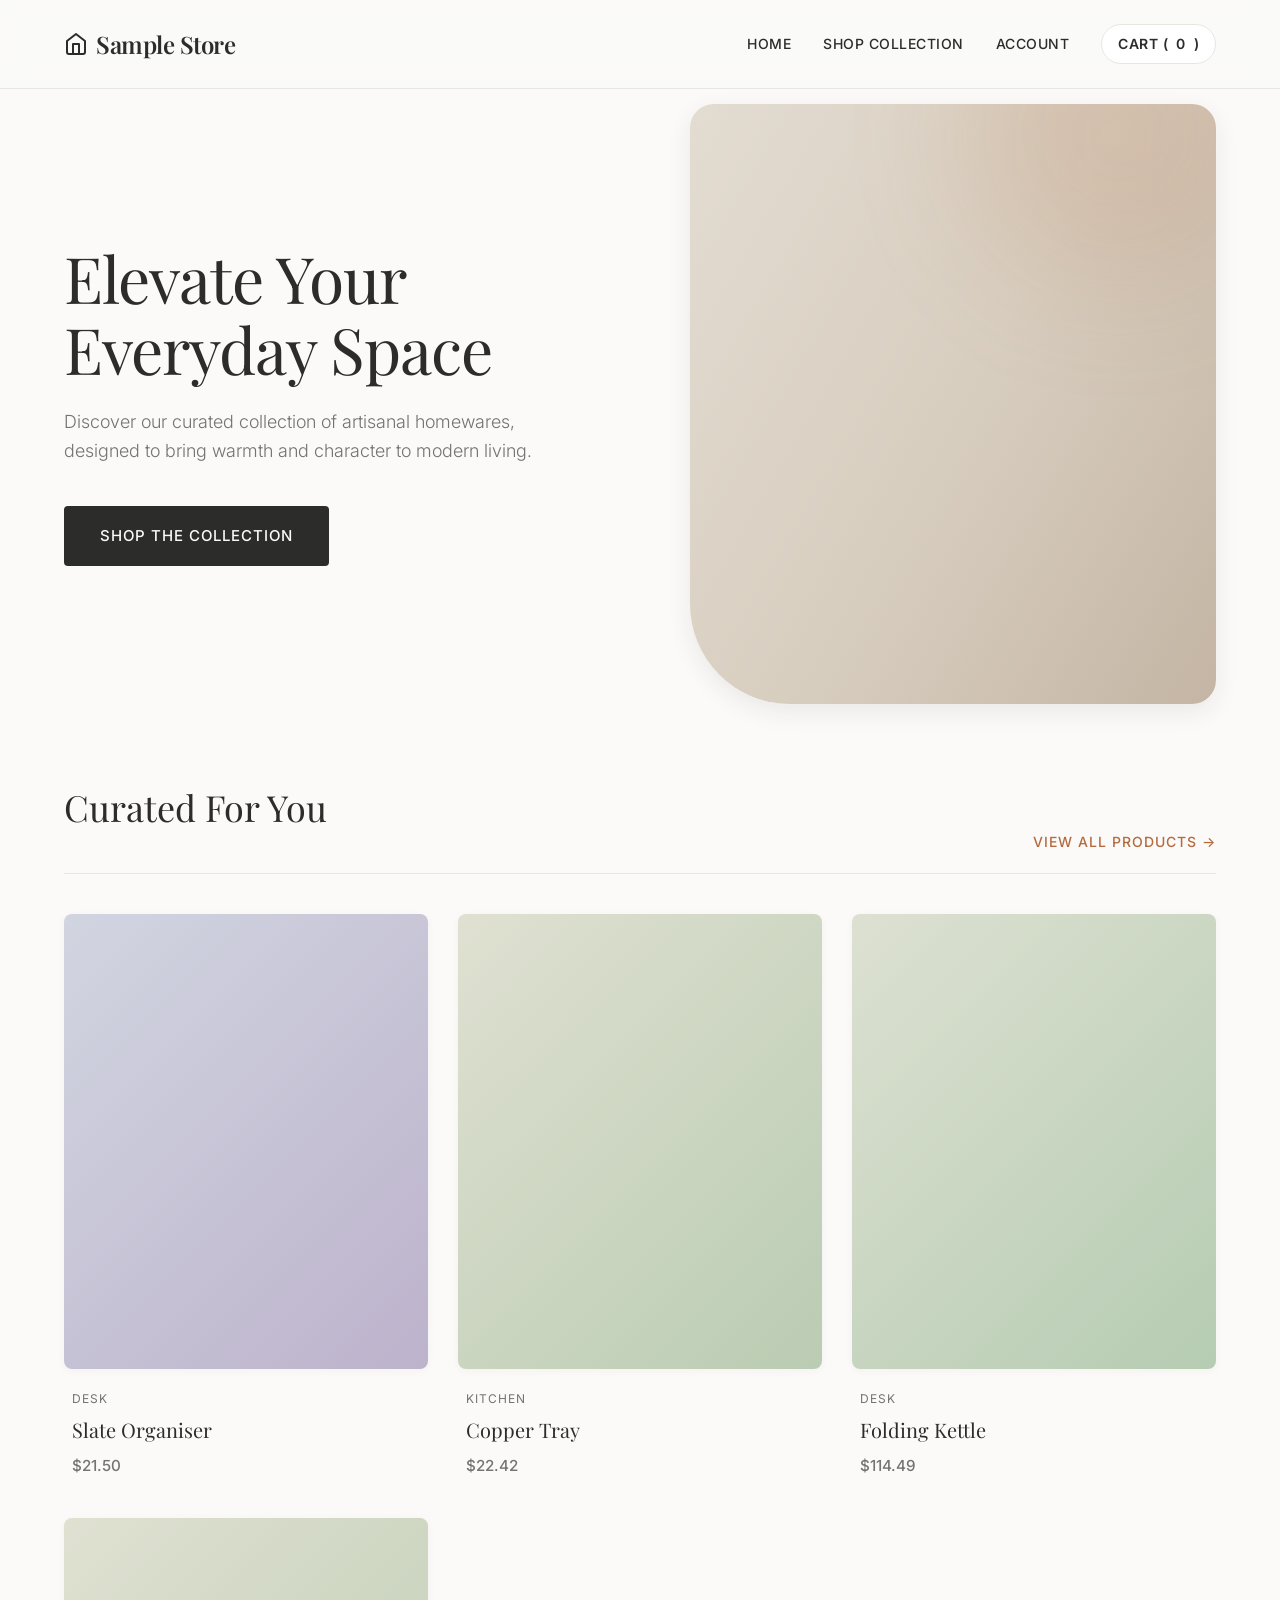
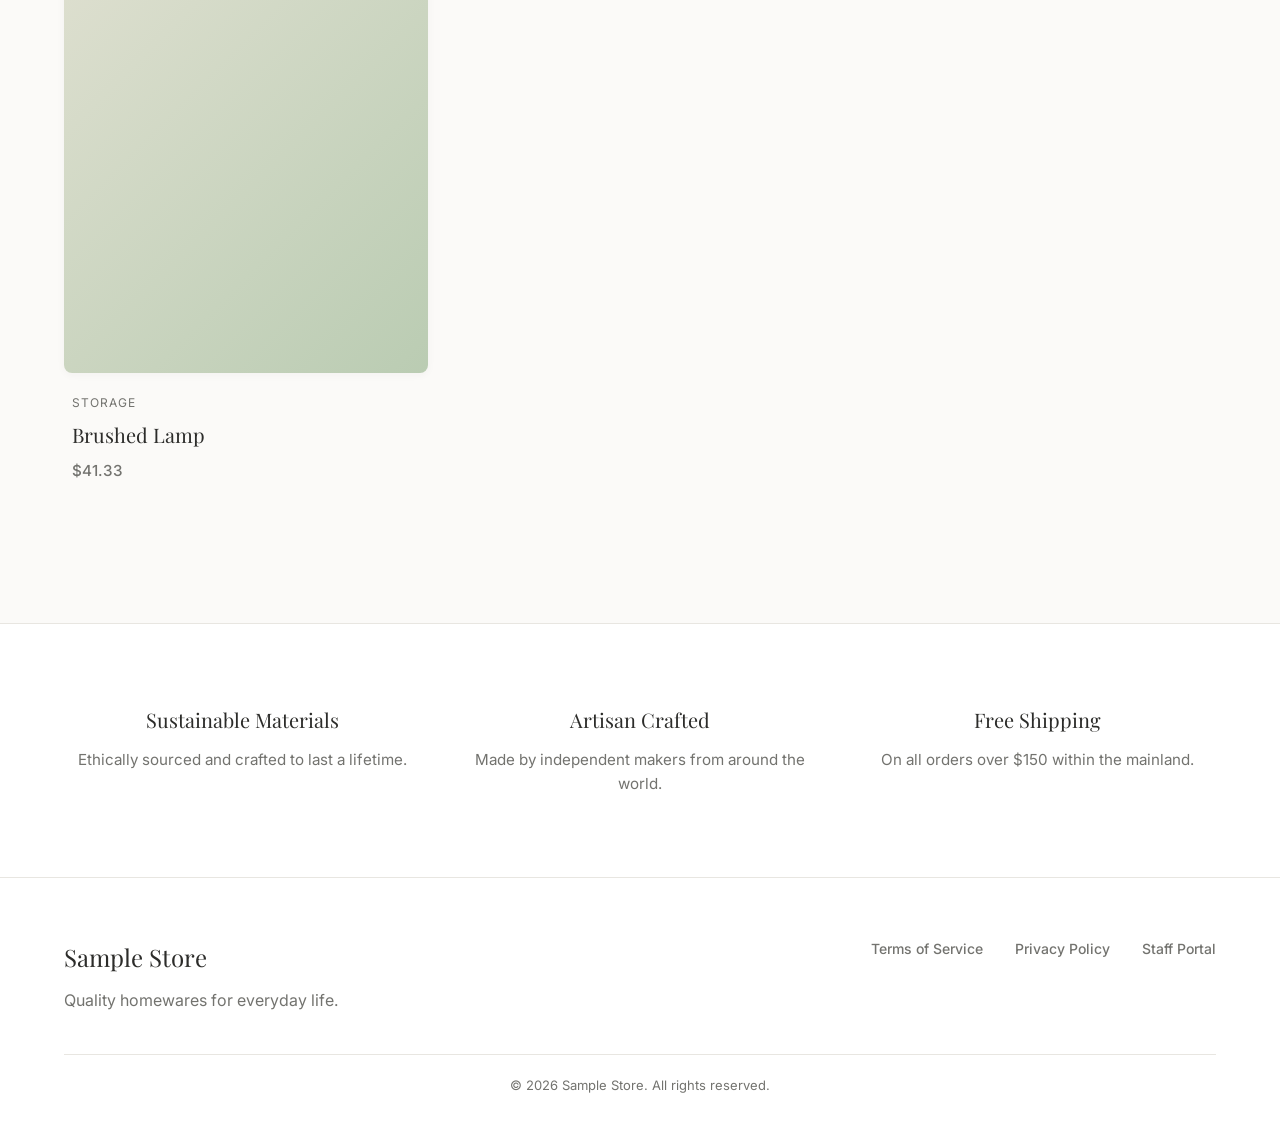
==== demo-site/index.html @ c1e12cf5 "Initial commit" ====
<!DOCTYPE html>
<html lang="en">
<head>
    <meta charset="UTF-8">
    <meta name="viewport" content="width=device-width, initial-scale=1.0">
    <title>Sample Store</title>
    <link rel="stylesheet" href="static/store.css">
</head>
<body>
    <header class="header">
        <div class="logo">
            <svg width="24" height="24" viewBox="0 0 24 24" fill="none" stroke="currentColor" stroke-width="2" stroke-linecap="round" stroke-linejoin="round" style="margin-right: 8px; vertical-align: middle;">
                <path d="M3 9l9-7 9 7v11a2 2 0 0 1-2 2H5a2 2 0 0 1-2-2z"></path>
                <polyline points="9 22 9 12 15 12 15 22"></polyline>
            </svg>
            Sample Store
        </div>
        <nav class="nav-links">
            <a href="/">Home</a>
            <a href="/products">Shop Collection</a>
            <a href="/account">Account</a>
            <a href="/cart" class="cart-nav">
                Cart (<span id="cart-count">0</span>)
            </a>
        </nav>
    </header>
    
    <main>
        <!-- Hero Section -->
        <section class="hero-section">
            <div class="hero-content">
                <h1 class="hero-title">Elevate Your Everyday Space</h1>
                <p class="hero-subtitle">Discover our curated collection of artisanal homewares, designed to bring warmth and character to modern living.</p>
                <a href="/products" class="btn btn-large">Shop the Collection</a>
            </div>
            <div class="hero-visual">
                <div class="hero-abstract-art"></div>
            </div>
        </section>

        <!-- Featured Categories -->
        <section class="featured-section">
            <div class="container">
                <div class="section-header">
                    <h2>Curated For You</h2>
                    <a href="/products" class="text-link">View all products &rarr;</a>
                </div>
                
                <div class="product-grid" id="featuredGrid">
                    <!-- Injected via JS -->
                </div>
            </div>
        </section>
        
        <!-- Value Prop -->
        <section class="values-section">
            <div class="container values-grid">
                <div class="value-item">
                    <h3>Sustainable Materials</h3>
                    <p>Ethically sourced and crafted to last a lifetime.</p>
                </div>
                <div class="value-item">
                    <h3>Artisan Crafted</h3>
                    <p>Made by independent makers from around the world.</p>
                </div>
                <div class="value-item">
                    <h3>Free Shipping</h3>
                    <p>On all orders over $150 within the mainland.</p>
                </div>
            </div>
        </section>
    </main>
    
    <footer class="footer">
        <div class="footer-content">
            <div class="footer-brand">
                <h3>Sample Store</h3>
                <p>Quality homewares for everyday life.</p>
            </div>
            <div class="footer-links">
                <a href="#">Terms of Service</a>
                <a href="#">Privacy Policy</a>
                <a href="/admin">Staff Portal</a>
            </div>
        </div>
        <p class="copyright">&copy; 2026 Sample Store. All rights reserved.</p>
    </footer>
    
    <!-- Dependencies for rendering products -->
    <script src="static/products.js"></script>
    <script src="static/store.js"></script>
    <script>
        document.addEventListener('DOMContentLoaded', () => {
            // Render 4 featured products
            const grid = document.getElementById('featuredGrid');
            const items = getProductsPage(1, 4);
            
            items.forEach((p, i) => {
                const card = document.createElement('a');
                card.href = `/products/${p.id}`;
                card.className = 'product-card';
                card.style.transitionDelay = `${i * 100}ms`;
                card.innerHTML = `
                    <div class="product-img" style="background: ${p.gradient}"></div>
                    <div class="product-info">
                        <div class="product-category">${p.category}</div>
                        <div class="product-title">${p.name}</div>
                        <div class="product-price">$${p.price}</div>
                    </div>
                `;
                grid.appendChild(card);
            });
            
            // Re-trigger intersection observer for newly added elements
            if(window.setupIntersectionObserver) window.setupIntersectionObserver();
        });
    </script>
    <script src="adamantine-sensor.js" data-key="adm_live_demo" defer></script>
</body>
</html>
---- demo-site/static/store.css ----
/* Modern, Premium Homewares Theme */
@import url('https://fonts.googleapis.com/css2?family=Playfair+Display:ital,wght@0,400;0,600;1,400&family=Inter:wght@300;400;500;600&display=swap');

:root {
    --bg-main: #fbfaf8; /* Soft linen white */
    --bg-surface: #ffffff;
    --text-main: #2c2c2a;
    --text-muted: #73736f;
    --accent: #b46b3f; /* Terracotta/amber */
    --accent-hover: #9c5831;
    --border: #e8e6e1;
    
    --shadow-sm: 0 2px 8px rgba(44, 44, 42, 0.04);
    --shadow-md: 0 8px 24px rgba(44, 44, 42, 0.08);
    --shadow-hover: 0 12px 32px rgba(44, 44, 42, 0.12);
    
    --transition-fast: 0.2s ease;
    --transition-smooth: 0.4s cubic-bezier(0.16, 1, 0.3, 1);
    
    --font-serif: 'Playfair Display', Georgia, serif;
    --font-sans: 'Inter', system-ui, -apple-system, sans-serif;
}

* { box-sizing: border-box; margin: 0; padding: 0; }

body { 
    background: var(--bg-main); 
    color: var(--text-main); 
    font-family: var(--font-sans);
    line-height: 1.6;
    -webkit-font-smoothing: antialiased;
    opacity: 0;
    animation: fadeInPage 0.8s ease-out forwards;
}

@keyframes fadeInPage {
    from { opacity: 0; }
    to { opacity: 1; }
}

a { color: inherit; text-decoration: none; transition: color var(--transition-fast); }
a:hover { color: var(--accent); }

/* --- Header --- */
.header { 
    display: flex; justify-content: space-between; align-items: center; 
    padding: 24px 5%; border-bottom: 1px solid var(--border); 
    background: rgba(251, 250, 248, 0.8);
    backdrop-filter: blur(12px);
    -webkit-backdrop-filter: blur(12px);
    position: sticky; top: 0; z-index: 100;
}

.logo { 
    font-family: var(--font-serif);
    font-size: 24px; font-weight: 600; 
    letter-spacing: -0.5px; 
    display: flex; align-items: center;
    color: var(--text-main);
}

.nav-links { display: flex; gap: 32px; align-items: center; font-size: 14px; font-weight: 500; letter-spacing: 0.5px; text-transform: uppercase; }
.nav-links a:not(.cart-nav):hover { color: var(--accent); }

.cart-nav { 
    font-weight: 600; 
    display: flex; align-items: center; gap: 8px;
    background: var(--bg-surface);
    padding: 8px 16px;
    border-radius: 20px;
    border: 1px solid var(--border);
    transition: all var(--transition-fast);
}
.cart-nav:hover { border-color: var(--accent); color: var(--accent); }

@keyframes popCart {
    0% { transform: scale(1); }
    50% { transform: scale(1.15); background: var(--accent); color: white; border-color: var(--accent); }
    100% { transform: scale(1); }
}
.cart-pop { animation: popCart 0.5s cubic-bezier(0.16, 1, 0.3, 1); }

/* --- Layout --- */
.container { max-width: 1280px; margin: 0 auto; padding: 60px 5%; min-height: 60vh; }

/* --- Hero Section --- */
.hero-section {
    display: flex;
    align-items: center;
    min-height: 70vh;
    padding: 0 5%;
    gap: 60px;
}

.hero-content {
    flex: 1;
    max-width: 600px;
    padding-right: 40px;
}

.hero-title {
    font-family: var(--font-serif);
    font-size: 4rem;
    line-height: 1.1;
    margin-bottom: 24px;
    font-weight: 400;
    letter-spacing: -1px;
}

.hero-subtitle {
    font-size: 1.125rem;
    color: var(--text-muted);
    margin-bottom: 40px;
    font-weight: 300;
}

.hero-visual {
    flex: 1;
    height: 600px;
    border-radius: 24px 24px 24px 100px;
    overflow: hidden;
    position: relative;
    box-shadow: var(--shadow-md);
}

.hero-abstract-art {
    width: 100%;
    height: 100%;
    background: linear-gradient(120deg, #e3dcd1 0%, #d8cec0 50%, #c4b5a4 100%);
    position: relative;
}
.hero-abstract-art::after {
    content: '';
    position: absolute;
    top: -20%; right: -10%;
    width: 300px; height: 300px;
    background: rgba(180, 107, 63, 0.15);
    border-radius: 50%;
    filter: blur(60px);
}

/* --- Typography & Elements --- */
h1, h2, h3 { font-family: var(--font-serif); font-weight: 400; color: var(--text-main); }
h1 { font-size: 3rem; margin-bottom: 24px; letter-spacing: -0.5px; }
h2 { font-size: 2.25rem; margin-bottom: 16px; }

.section-header { display: flex; justify-content: space-between; align-items: flex-end; margin-bottom: 40px; border-bottom: 1px solid var(--border); padding-bottom: 20px; }
.text-link { font-size: 14px; font-weight: 500; text-transform: uppercase; letter-spacing: 1px; color: var(--accent); }
.text-link:hover { opacity: 0.8; }

.btn { 
    background: var(--text-main); color: var(--bg-main); 
    border: none; padding: 14px 28px; 
    border-radius: 4px; cursor: pointer; text-align: center; 
    display: inline-block; font-size: 14px; font-weight: 500;
    text-transform: uppercase; letter-spacing: 1px;
    transition: all var(--transition-smooth);
}
.btn:hover { background: var(--accent); transform: translateY(-2px); box-shadow: var(--shadow-md); color: white; }
.btn-large { padding: 18px 36px; font-size: 15px; }

/* --- Products --- */
.product-grid { display: grid; grid-template-columns: repeat(auto-fill, minmax(280px, 1fr)); gap: 40px 30px; }

.product-card { 
    background: transparent;
    transition: all var(--transition-smooth);
    opacity: 0;
    transform: translateY(30px);
    display: block;
    cursor: pointer;
}
.product-card.visible { opacity: 1; transform: translateY(0); }
.product-card:hover { transform: translateY(-8px); }

.product-img { 
    width: 100%; aspect-ratio: 4/5; 
    margin-bottom: 20px; 
    border-radius: 8px;
    overflow: hidden;
    transition: transform var(--transition-smooth), box-shadow var(--transition-smooth);
    box-shadow: var(--shadow-sm);
}
.product-card:hover .product-img { 
    transform: scale(1.02);
    box-shadow: var(--shadow-hover);
}

.product-info { padding: 0 8px; }
.product-category { font-size: 12px; text-transform: uppercase; letter-spacing: 1px; color: var(--text-muted); margin-bottom: 6px; }
.product-title { font-family: var(--font-serif); font-size: 1.25rem; margin-bottom: 8px; color: var(--text-main); transition: color var(--transition-fast); }
.product-card:hover .product-title { color: var(--accent); }
.product-price { color: var(--text-muted); font-size: 0.95rem; font-weight: 500; }

/* --- Forms --- */
.form-container { 
    max-width: 480px; margin: 40px auto; background: var(--bg-surface); 
    padding: 48px; border: 1px solid var(--border); border-radius: 12px;
    box-shadow: var(--shadow-sm);
}

.form-group { margin-bottom: 24px; text-align: left; position: relative; }
.form-group label { display: block; margin-bottom: 8px; font-size: 13px; font-weight: 600; text-transform: uppercase; letter-spacing: 0.5px; color: var(--text-muted); }
.form-group input { 
    width: 100%; padding: 14px 16px; 
    border: 1px solid var(--border); border-radius: 6px; 
    font-size: 16px; font-family: var(--font-sans);
    background: var(--bg-main);
    transition: all var(--transition-fast);
    outline: none;
}
.form-group input:focus { 
    border-color: var(--accent);
    background: var(--bg-surface);
    box-shadow: 0 0 0 4px rgba(180, 107, 63, 0.1);
}

.error-msg { color: #d32f2f; font-size: 13px; margin-top: 8px; display: none; font-weight: 500; }

/* --- Footer & Misc --- */
.values-section { background: var(--bg-surface); padding: 80px 5%; border-top: 1px solid var(--border); margin-top: 80px; }
.values-grid { display: grid; grid-template-columns: repeat(3, 1fr); gap: 40px; text-align: center; padding: 0; min-height: auto; }
.value-item h3 { font-size: 1.25rem; margin-bottom: 12px; }
.value-item p { color: var(--text-muted); font-size: 0.95rem; }

.footer { padding: 60px 5% 40px; border-top: 1px solid var(--border); background: var(--bg-surface); }
.footer-content { display: flex; justify-content: space-between; margin-bottom: 40px; max-width: 1280px; margin: 0 auto 40px; }
.footer-brand h3 { font-size: 1.5rem; margin-bottom: 12px; }
.footer-brand p { color: var(--text-muted); }
.footer-links { display: flex; gap: 32px; }
.footer-links a { font-size: 14px; font-weight: 500; color: var(--text-muted); }
.footer-links a:hover { color: var(--accent); }
.copyright { text-align: center; color: var(--text-muted); font-size: 13px; padding-top: 20px; border-top: 1px solid var(--border); max-width: 1280px; margin: 0 auto; }

.pagination { display: flex; justify-content: center; gap: 8px; margin-top: 60px; }
.pagination a { 
    padding: 10px 16px; border: 1px solid var(--border); background: var(--bg-surface); border-radius: 4px;
    font-size: 14px; font-weight: 500; transition: all var(--transition-fast);
}
.pagination a:hover { border-color: var(--text-muted); }
.pagination a.active { background: var(--text-main); color: var(--bg-surface); border-color: var(--text-main); }

.notice { 
    background: #fdf8f5; border: 1px solid #f6e5dd; color: var(--accent); 
    padding: 16px; margin-bottom: 30px; border-radius: 8px; font-size: 14px; font-weight: 500;
}
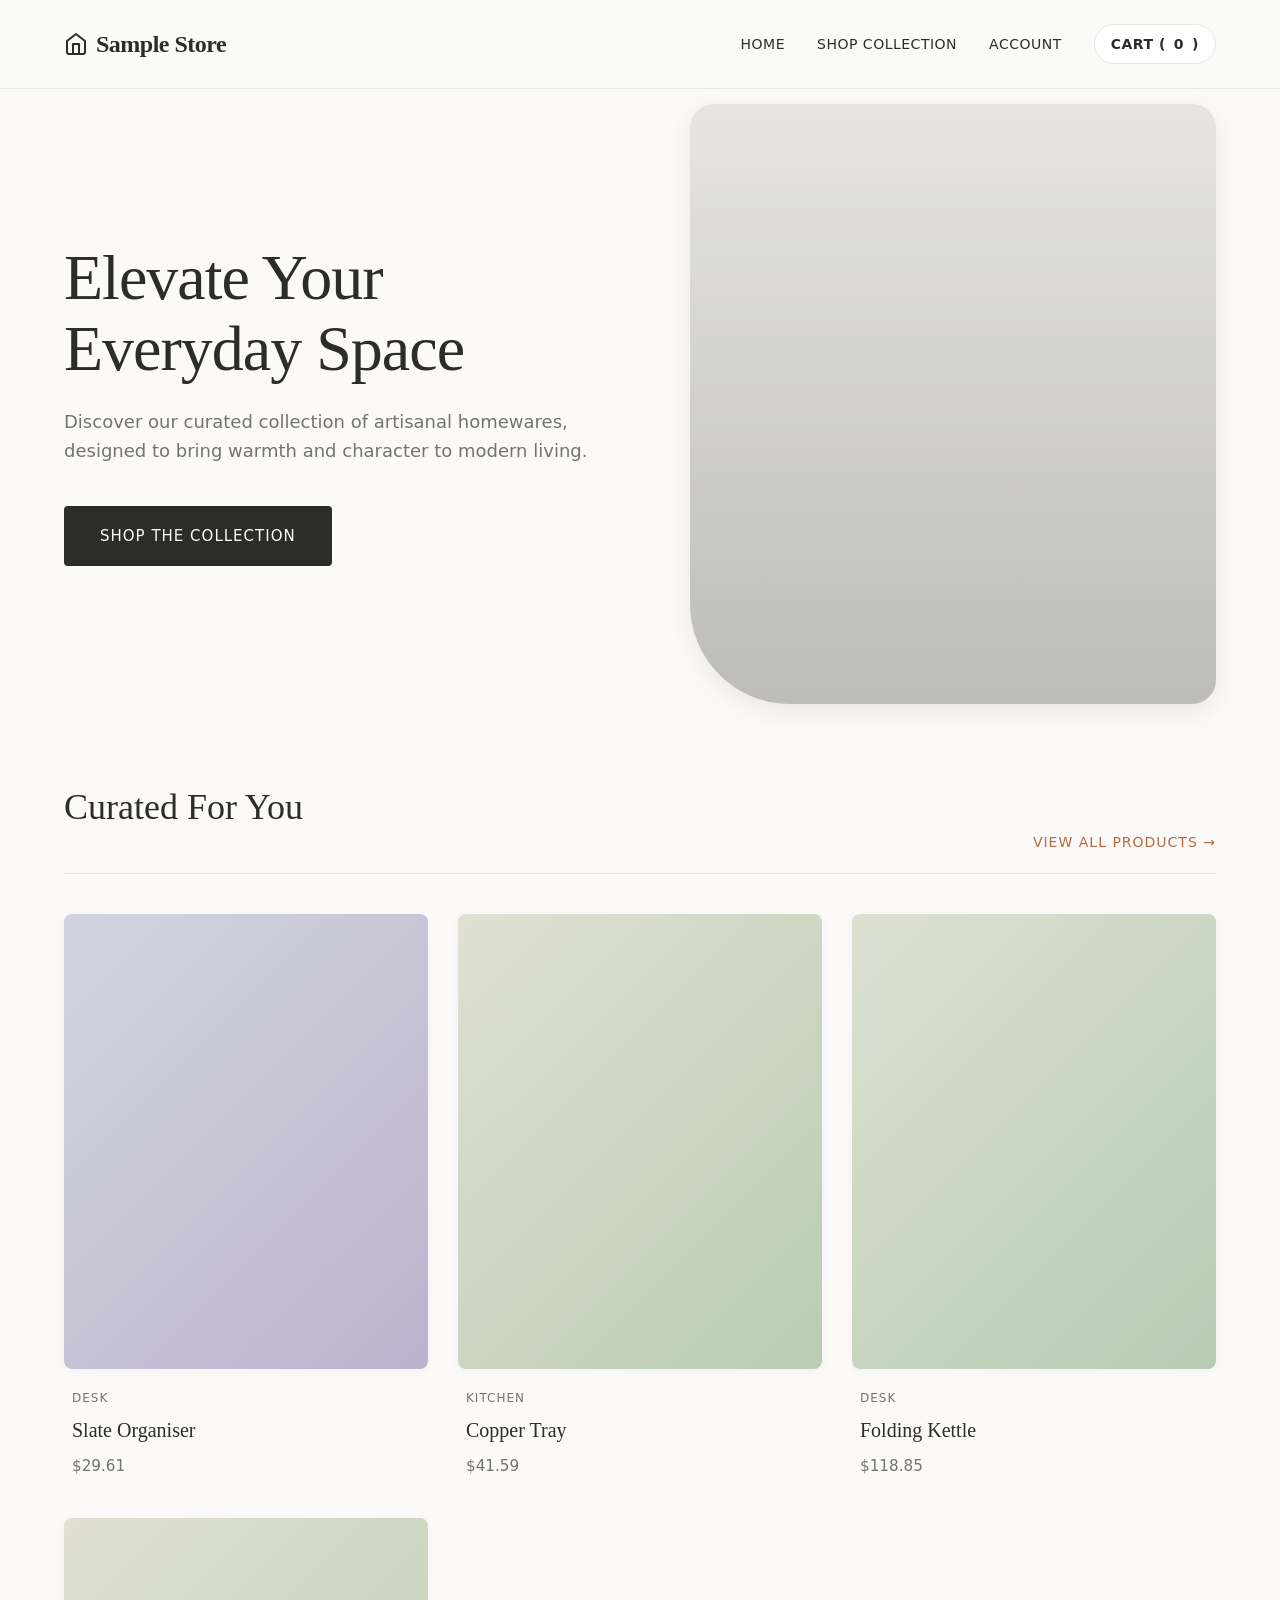
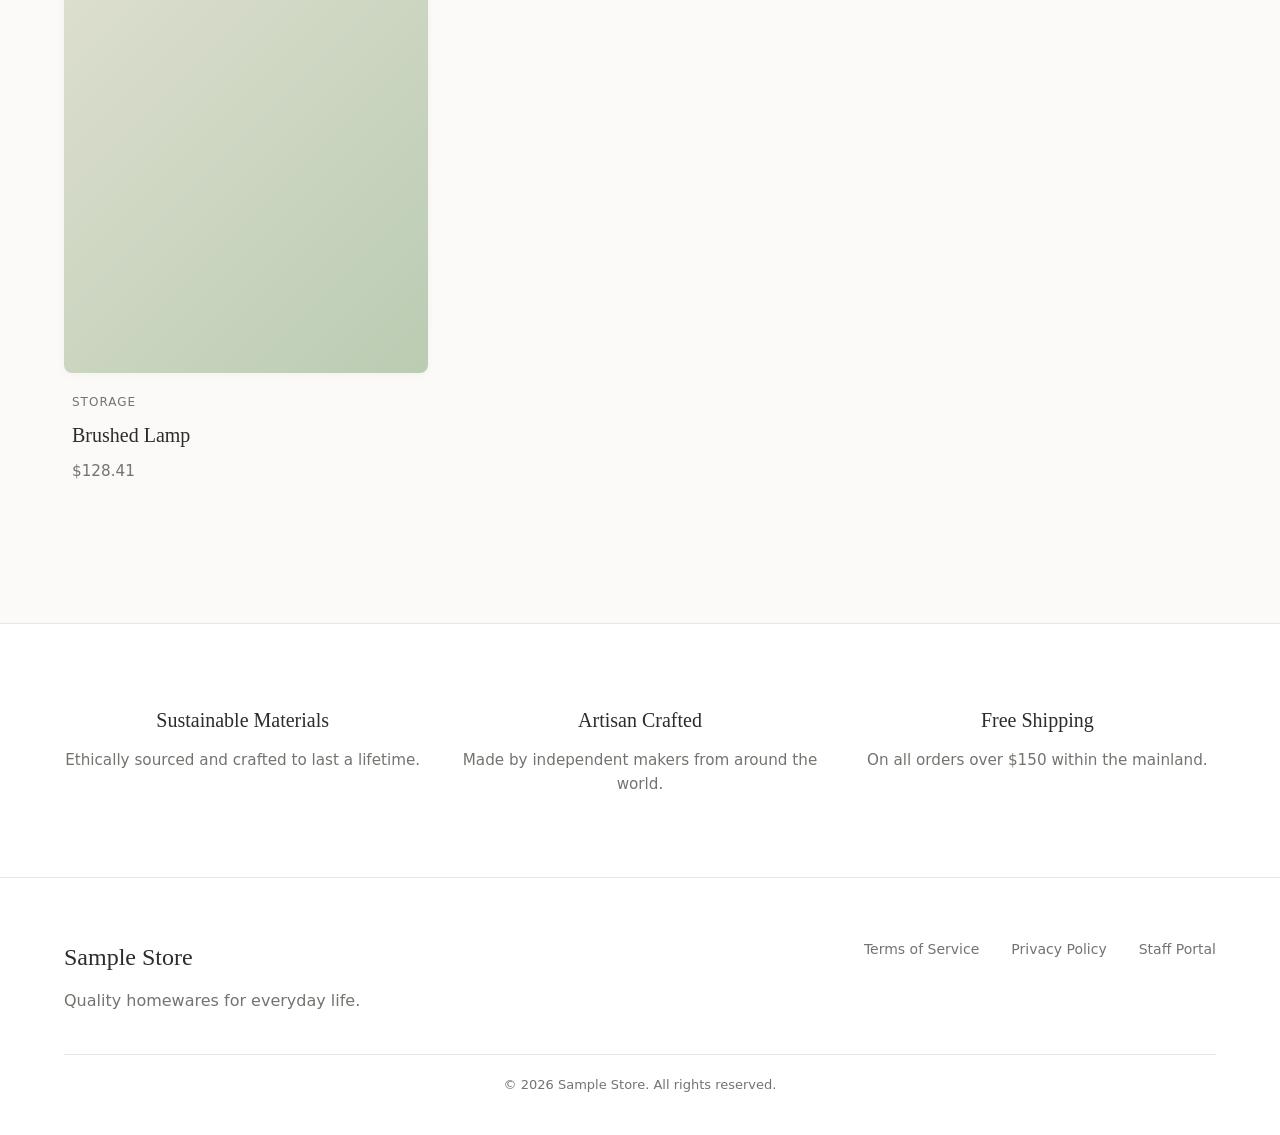
==== commit 0f3544b1: "style(demo-site): populate shop product cards with curated photography images" ====
--- a/demo-site/index.html
+++ b/demo-site/index.html
@@ -101,7 +101,9 @@
                 card.className = 'product-card';
                 card.style.transitionDelay = `${i * 100}ms`;
                 card.innerHTML = `
-                    <div class="product-img" style="background: ${p.gradient}"></div>
+                    <div class="product-img" style="background: ${p.gradient}">
+                        <img src="${p.image}" alt="${p.name}" loading="lazy" onerror="this.style.opacity='0'">
+                    </div>
                     <div class="product-info">
                         <div class="product-category">${p.category}</div>
                         <div class="product-title">${p.name}</div>
--- a/demo-site/static/store.css
+++ b/demo-site/static/store.css
@@ -1,5 +1,5 @@
 /* Modern, Premium Homewares Theme */
-@import url('https://fonts.googleapis.com/css2?family=Playfair+Display:ital,wght@0,400;0,600;1,400&family=Inter:wght@300;400;500;600&display=swap');
+/* No web fonts — the demo must run with networking disabled. */
 
 :root {
     --bg-main: #fbfaf8; /* Soft linen white */
@@ -126,17 +126,14 @@
 .hero-abstract-art {
     width: 100%;
     height: 100%;
-    background: linear-gradient(120deg, #e3dcd1 0%, #d8cec0 50%, #c4b5a4 100%);
+    background: url('https://images.unsplash.com/photo-1618221195710-dd6b41faaea6?auto=format&fit=crop&w=1200&q=80') center/cover no-repeat;
     position: relative;
 }
 .hero-abstract-art::after {
     content: '';
     position: absolute;
-    top: -20%; right: -10%;
-    width: 300px; height: 300px;
-    background: rgba(180, 107, 63, 0.15);
-    border-radius: 50%;
-    filter: blur(60px);
+    top: 0; left: 0; right: 0; bottom: 0;
+    background: linear-gradient(to bottom, rgba(44, 44, 42, 0.1), rgba(44, 44, 42, 0.3));
 }
 
 /* --- Typography & Elements --- */
@@ -178,11 +175,21 @@
     margin-bottom: 20px; 
     border-radius: 8px;
     overflow: hidden;
+    position: relative;
     transition: transform var(--transition-smooth), box-shadow var(--transition-smooth);
     box-shadow: var(--shadow-sm);
 }
+.product-img img {
+    width: 100%;
+    height: 100%;
+    object-fit: cover;
+    display: block;
+    transition: transform 0.5s ease, opacity 0.3s ease;
+}
+.product-card:hover .product-img img {
+    transform: scale(1.08);
+}
 .product-card:hover .product-img { 
-    transform: scale(1.02);
     box-shadow: var(--shadow-hover);
 }
 
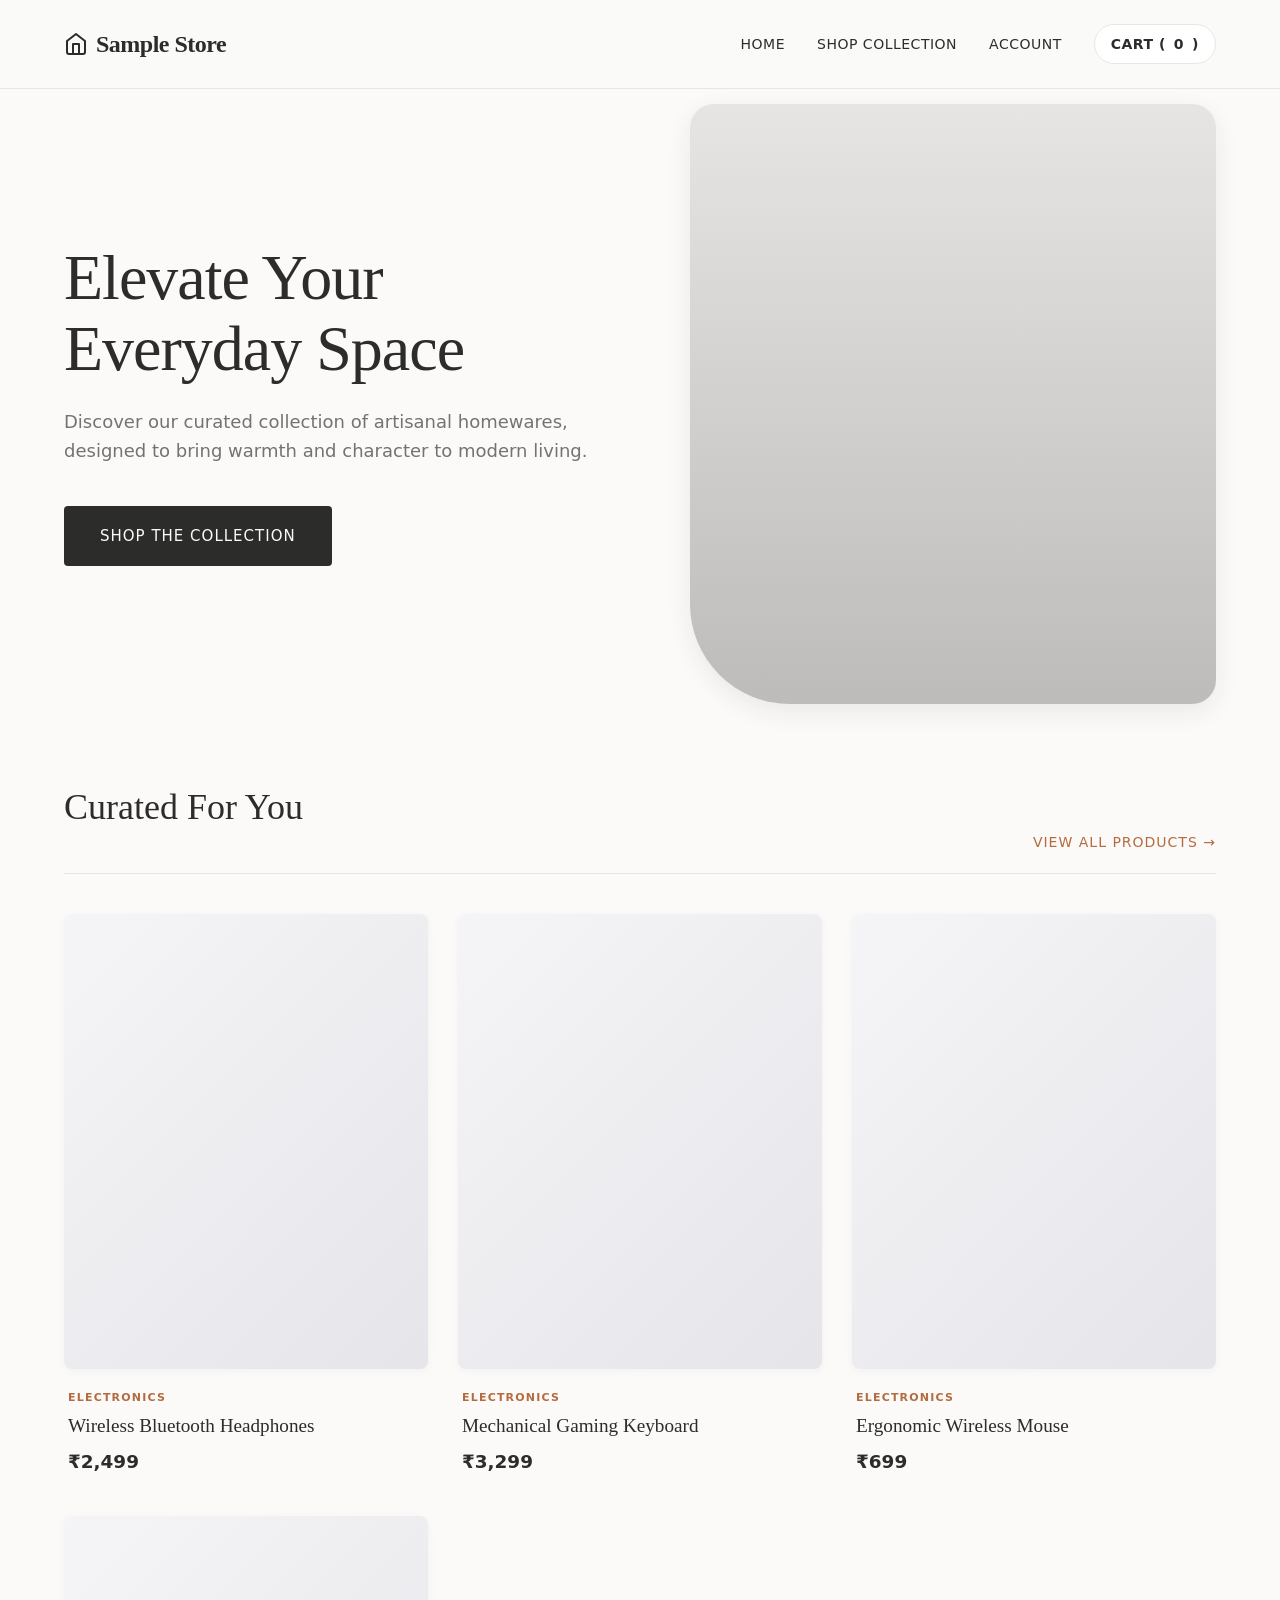
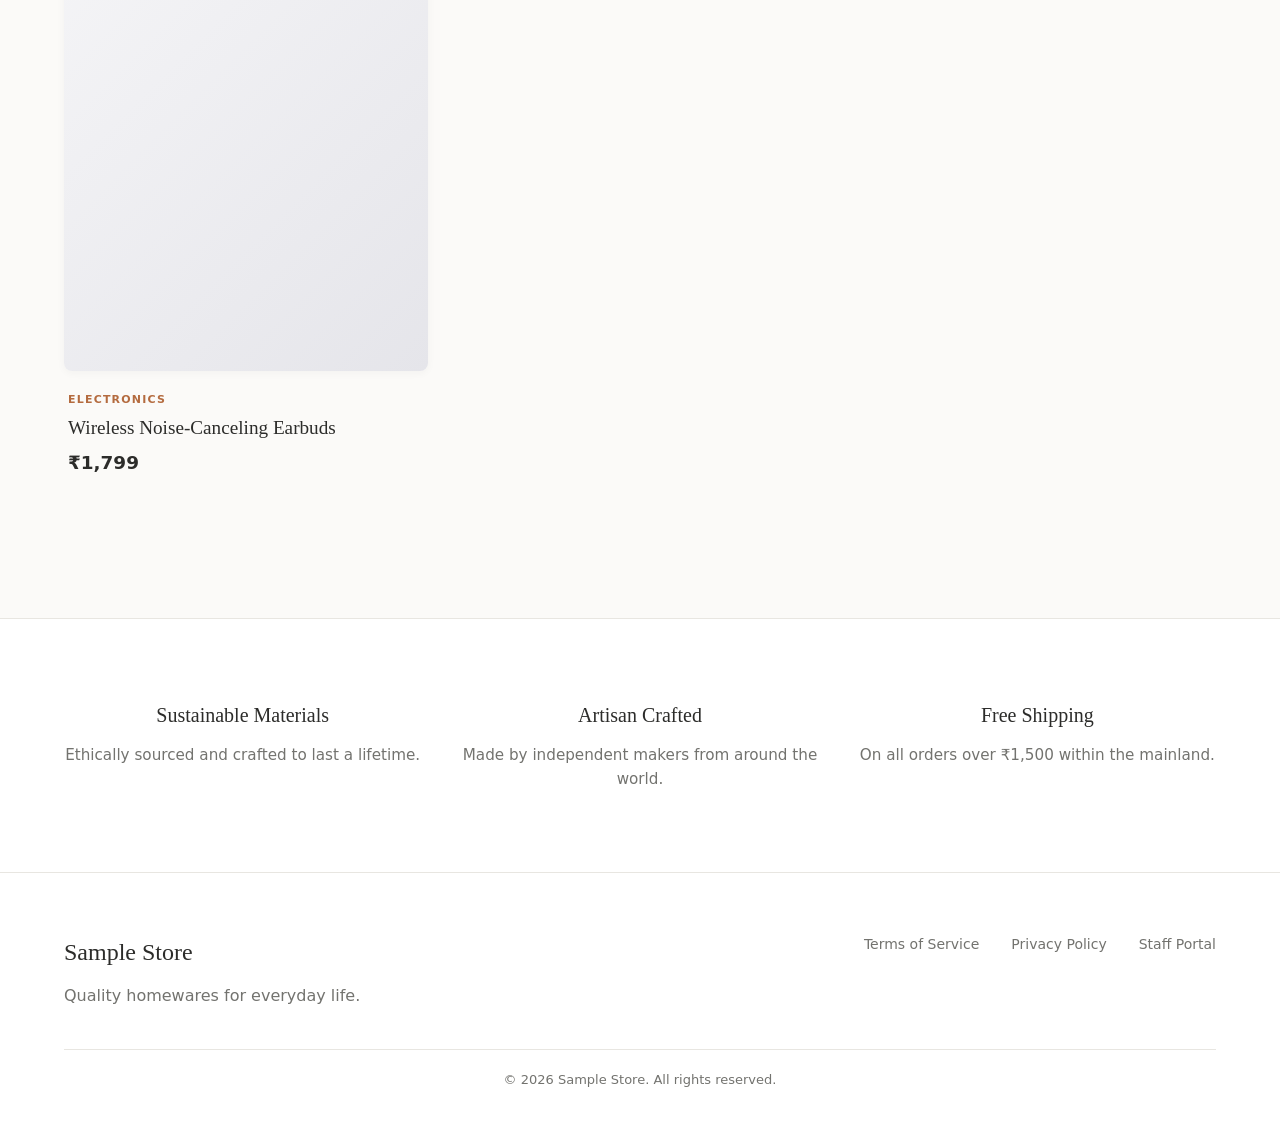
==== commit 5bd18f77: "feat(store): convert product catalogue to realistic products with matching photography and INR (₹) p" ====
--- a/demo-site/index.html
+++ b/demo-site/index.html
@@ -65,7 +65,7 @@
                 </div>
                 <div class="value-item">
                     <h3>Free Shipping</h3>
-                    <p>On all orders over $150 within the mainland.</p>
+                    <p>On all orders over ₹1,500 within the mainland.</p>
                 </div>
             </div>
         </section>
@@ -107,7 +107,7 @@
                     <div class="product-info">
                         <div class="product-category">${p.category}</div>
                         <div class="product-title">${p.name}</div>
-                        <div class="product-price">$${p.price}</div>
+                        <div class="product-price">₹${Number(p.price).toLocaleString('en-IN')}</div>
                     </div>
                 `;
                 grid.appendChild(card);
--- a/demo-site/static/store.css
+++ b/demo-site/static/store.css
@@ -193,11 +193,11 @@
     box-shadow: var(--shadow-hover);
 }
 
-.product-info { padding: 0 8px; }
-.product-category { font-size: 12px; text-transform: uppercase; letter-spacing: 1px; color: var(--text-muted); margin-bottom: 6px; }
-.product-title { font-family: var(--font-serif); font-size: 1.25rem; margin-bottom: 8px; color: var(--text-main); transition: color var(--transition-fast); }
+.product-info { padding: 0 4px; }
+.product-category { font-size: 11px; font-weight: 600; text-transform: uppercase; letter-spacing: 1.2px; color: var(--accent); margin-bottom: 6px; }
+.product-title { font-family: var(--font-serif); font-size: 1.2rem; line-height: 1.35; margin-bottom: 8px; color: var(--text-main); transition: color var(--transition-fast); }
 .product-card:hover .product-title { color: var(--accent); }
-.product-price { color: var(--text-muted); font-size: 0.95rem; font-weight: 500; }
+.product-price { color: var(--text-main); font-size: 1.15rem; font-weight: 700; }
 
 /* --- Forms --- */
 .form-container { 
